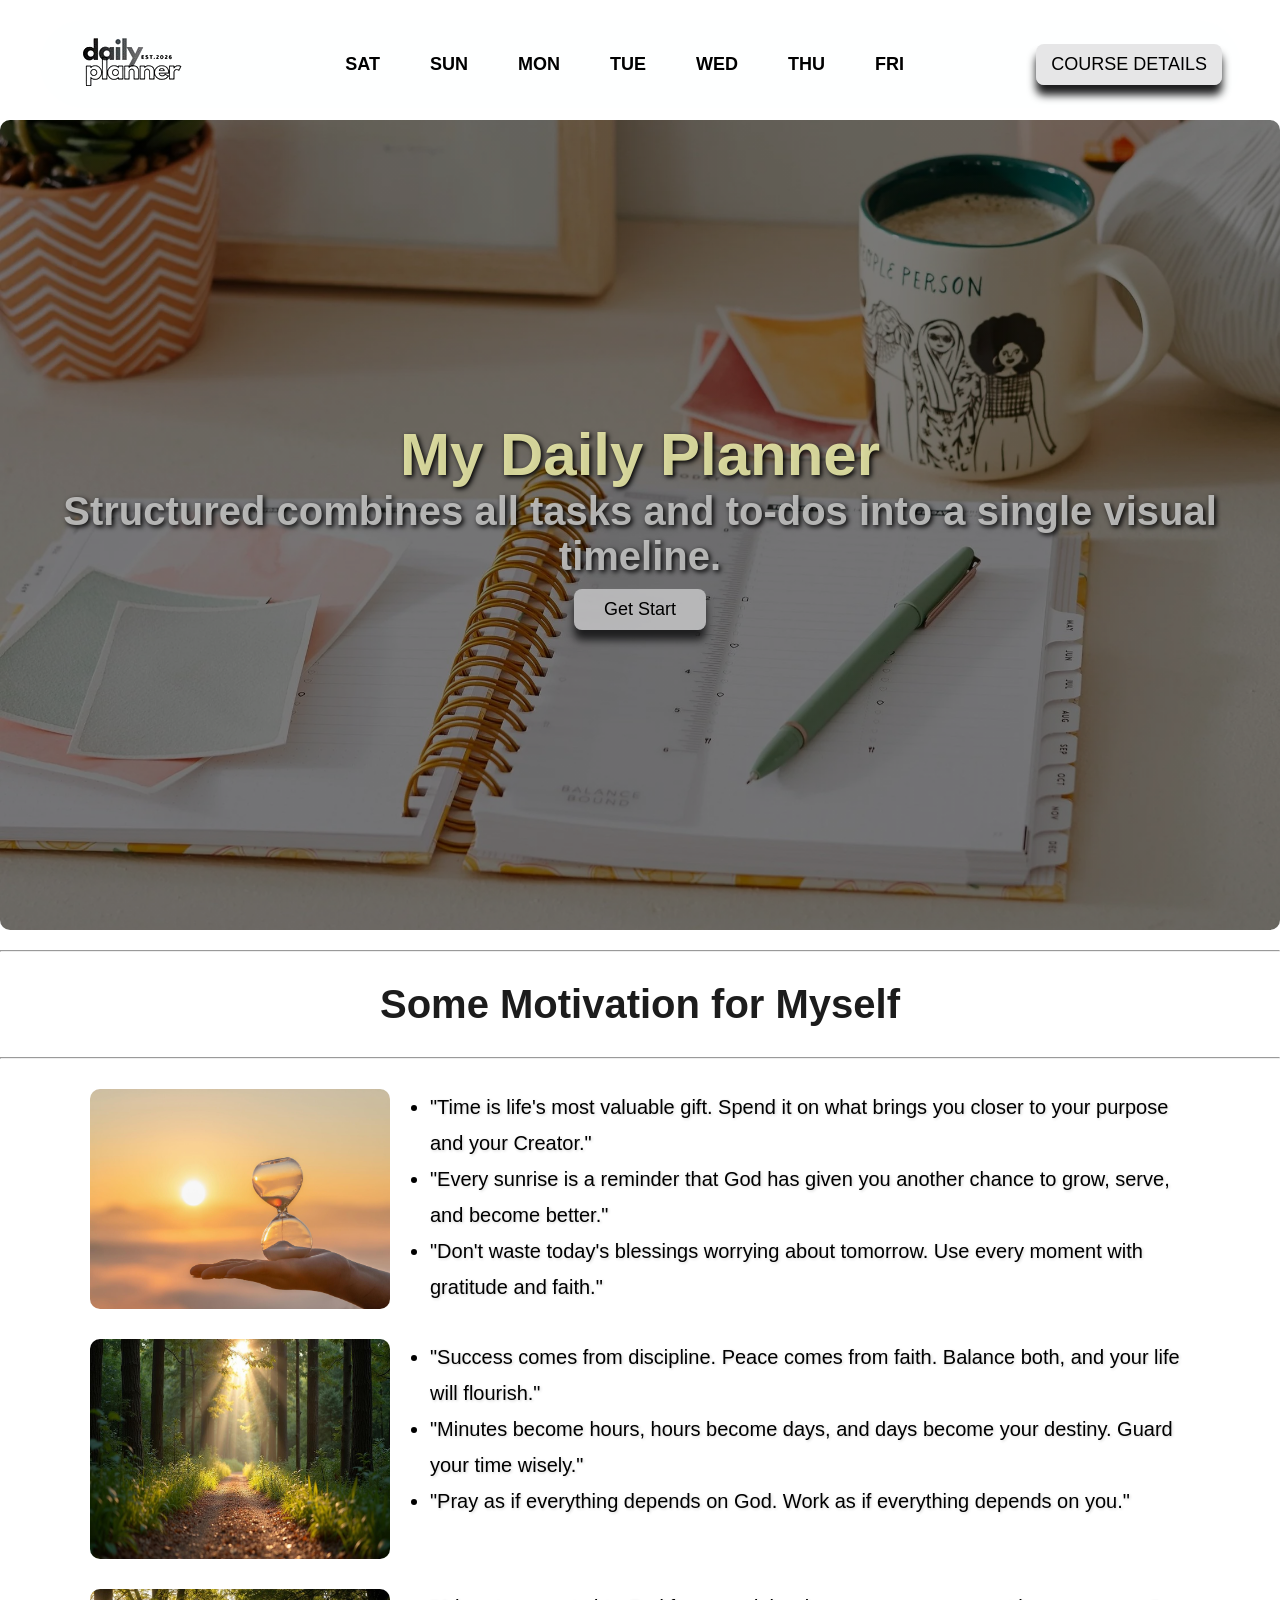
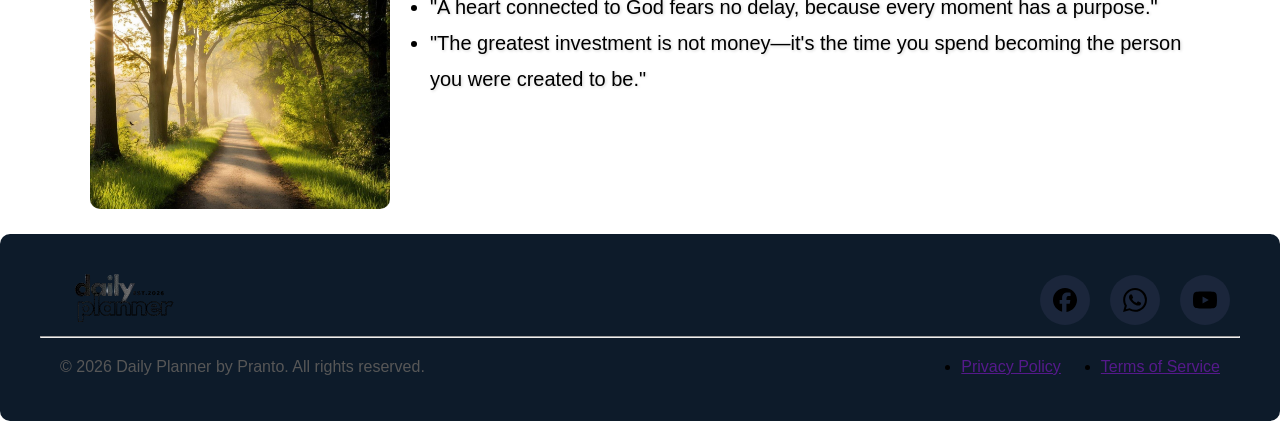
==== index.html @ b9ea8bc2 "first commit" ====
<!DOCTYPE html>
<html lang="en">
<head>
  <meta charset="UTF-8">
  <meta name="viewport" content="width=device-width, initial-scale=1.0">
  <title>Daily Planner</title>
  <link rel="stylesheet" href="./style.css">
</head>
<body>
  <!-- navsection -->
  <nav class="top">
    <div class="head">
      <div>
        <img src="./logo.png" alt="">
      </div>
      <div>
        <ul class="list">
          <li><a href="">SAT</a></li>
          <li><a href="">SUN</a></li>
          <li><a href="">MON</a></li>
          <li><a href="">TUE</a></li>
          <li><a href="">WED</a></li>
          <li><a href="">THU</a></li>
          <li><a href="">FRI</a></li>
        </ul>
      </div>
      <div>
        <button class="details">
          COURSE DETAILS
        </button>
      </div>
    </div>
  </nav>
  <!-- main -->
   <main>
    <section class="cover">
      <div class="contant">
        <h2>My Daily Planner</h2>
        <p>Structured combines all tasks and to-dos into a single visual timeline.</p>
        <button class="details get">Get Start</button>
      </div>
    </section>
    <section>
      <div class="card-parent">
        <hr>
        <div>
          <h2>Some Motivation for Myself</h2>
        </div>
        <hr>
        <div class="card">
          <img src="./card-1.jpg" alt="">
          <ul>
            <li>"Time is life's most valuable gift. Spend it on what brings you closer to your purpose and your Creator."</li>
            <li>"Every sunrise is a reminder that God has given you another chance to grow, serve, and become better."</li>
            <li>"Don't waste today's blessings worrying about tomorrow. Use every moment with gratitude and faith."</li>
          </ul>
        </div>
        <div class="card">
          <img src="./card-2.jpg" alt="">
          <ul>
            <li>"Success comes from discipline. Peace comes from faith. Balance both, and your life will flourish."</li>
            <li>"Minutes become hours, hours become days, and days become your destiny. Guard your time wisely."</li>
            <li>"Pray as if everything depends on God. Work as if everything depends on you."</li>
          </ul>
        </div>
        <div class="card">
          <img src="./card-3.jpg" alt="">
          <ul>
            <li>"A heart connected to God fears no delay, because every moment has a purpose."</li>
            <li>"The greatest investment is not money—it's the time you spend becoming the person you were created to be."</li>
          </ul>
        </div>
      </div>
    </section>
   </main>
    <footer>
      <nav class="footer-nav">
        <div class="footer-big-perent">
          <div class="footer-perent">
            <div class="footer-left">
              <div class="footer-img">
                <img src="./logo.png" alt="footer" />
              </div>
            </div>
            <div class="footer-right">
              <a href="https://www.facebook.com/share/1LU925RoQe/" target="_blank">
                <img src="./facebook.svg"  alt="facebook" />
              </a>
               <a href="https://wa.me/8801XXXXXXXXX" target="_blank">
                <img src="./whatsapp.svg" alt="whatsapp" />
                </a>
                <a href="https://www.youtube.com/@PrantoChandro1.0" target="_blank">
                  <img src="./youtube.svg" alt="youtube" />
                </a>
              
            </div>
          </div>
          <hr />
          <div class="divider">
            <p>© 2026 Daily Planner by Pranto. All rights reserved.</p>
            <ul class="divider-link">
              <li><a href="">Privacy Policy</a></li>
              <li><a href="">Terms of Service</a></li>
            </ul>
          </div>
        </div>
      </nav>
    </footer>
</body>
</html>
---- style.css ----
*{
  margin: 0;
  padding: 0;
}
body {
  font-family: "Inter", sans-serif;
}

.top{
    position: fixed;
    top: 20px;
    left: 40px;
    right: 40px;
    z-index: 1000;

    background-color: rgba(247, 249, 250, 0.126);
    backdrop-filter: blur(10px);
    border-radius: 60px;
    padding: 8px;
}
.head{
  display: flex;
  justify-content: space-between;
  padding: 10px;
  gap: 20px;
  align-items: center;
  max-width: 1200px;
  margin: auto;
}
.list{
  display: flex;
  gap: 20px;
  list-style: none;
 margin: 0;
 padding: 0;
}
.list li a{
  text-decoration: none;
  color: black;
  font-size: 18px;
  font-weight: 600;
  display: block;
  padding: 10px 15px;
  border-radius: 8px;
  transition: 0.3s;

}
.list li a:hover{
  background: #000;
    color: white;
}
.details{
  background-color: rgba(218, 218, 220, 0.678);
  color:black;
  font-size: 18px;
  font-width: 600;
  padding: 10px 15px;
  border-radius: 8px;
  border-width: 1px;
  border-style: none;
 cursor: pointer;
 box-shadow:  0 10px 8px rgb(30, 30, 31);
 transition: 0.3s;
}
.details:hover{
  background: #000;
    color: white;
    box-shadow: 0 10px 8px rgb(30, 30, 31);
    transition: 0.3s;
}
.details:active{
    transform: scale(.89);
}

/* main */

.cover{ background-image:
    linear-gradient(135deg, rgba(0, 0, 0, 0.5), rgba(0, 0, 0, 0.5)),
    url("./Lifestyle.webp");
  height: 90vh;
  background-repeat: no-repeat;
  background-position: center;
  background-repeat: no-repeat;
  background-size: cover;
  display: grid;
  justify-content: center;
  align-items: center;
  margin-top: 120px;
   overflow-y: auto;
   border-radius: 10px;
  
 
}
.cover .contant{
  text-align: center;
  font-size: 40px;
  color: #c3c3c2e6;
  font-weight: 600;
 text-shadow: 2px 2px 5px #000;
  
}
.cover .contant h2{
  color: #e9e9a8e6;
}
.get{
  padding-left: 30px;
  padding-right: 30px;
}

/* section-2 */
.card-parent h2{
   text-align: center;
  font-size: 40px;
  color: #030303e6;
  font-weight: 600;
 margin: 30px;
}
.card{
  display: flex;
    align-items: flex-start;
    gap: 40px;
    max-width: 1100px;
    margin: 30px auto 25px auto;
}
.card img{
  height: 220px;
  width: 300px;
  border-radius: 10px;
}

.card li{
  line-height: 1.8;
  font-size: 20px;
  font-weight: 500;
  color: rgb(0, 0, 0);
   text-shadow: 1px 1px 3px #2a292933;
}
.card-parent hr{
  margin-top: 20px;
}
.footer-nav {
  background: #0d1b2a;
  padding: 30px 0 25px;
   border-radius: 10px;
}
.footer-big-perent {
  max-width: 1200px;
  margin: 0 auto;
  padding: 0 20px;
}
.footer-perent {
  display: flex;
  justify-content: space-between;
  padding: 10px;
  align-items: center;
 
}

.footer-right a {
  width: 50px;
  height: 50px;
  background: #1b263b;
  border-radius: 50%;
  display: flex;
  justify-content: center;
  align-items: center;
}
.footer-right {
  display: flex;
  gap: 20px;
}
.footer-right img {
  width: 24px;
  height: 24px;
}
.divider {
  display: flex;
  justify-content: space-between;
  padding: 20px;
  align-items: center;
}
.divider-link {
  display: flex;
  align-items: center;
  gap: 40px;
}
.divider p {
  color: #575757;
}
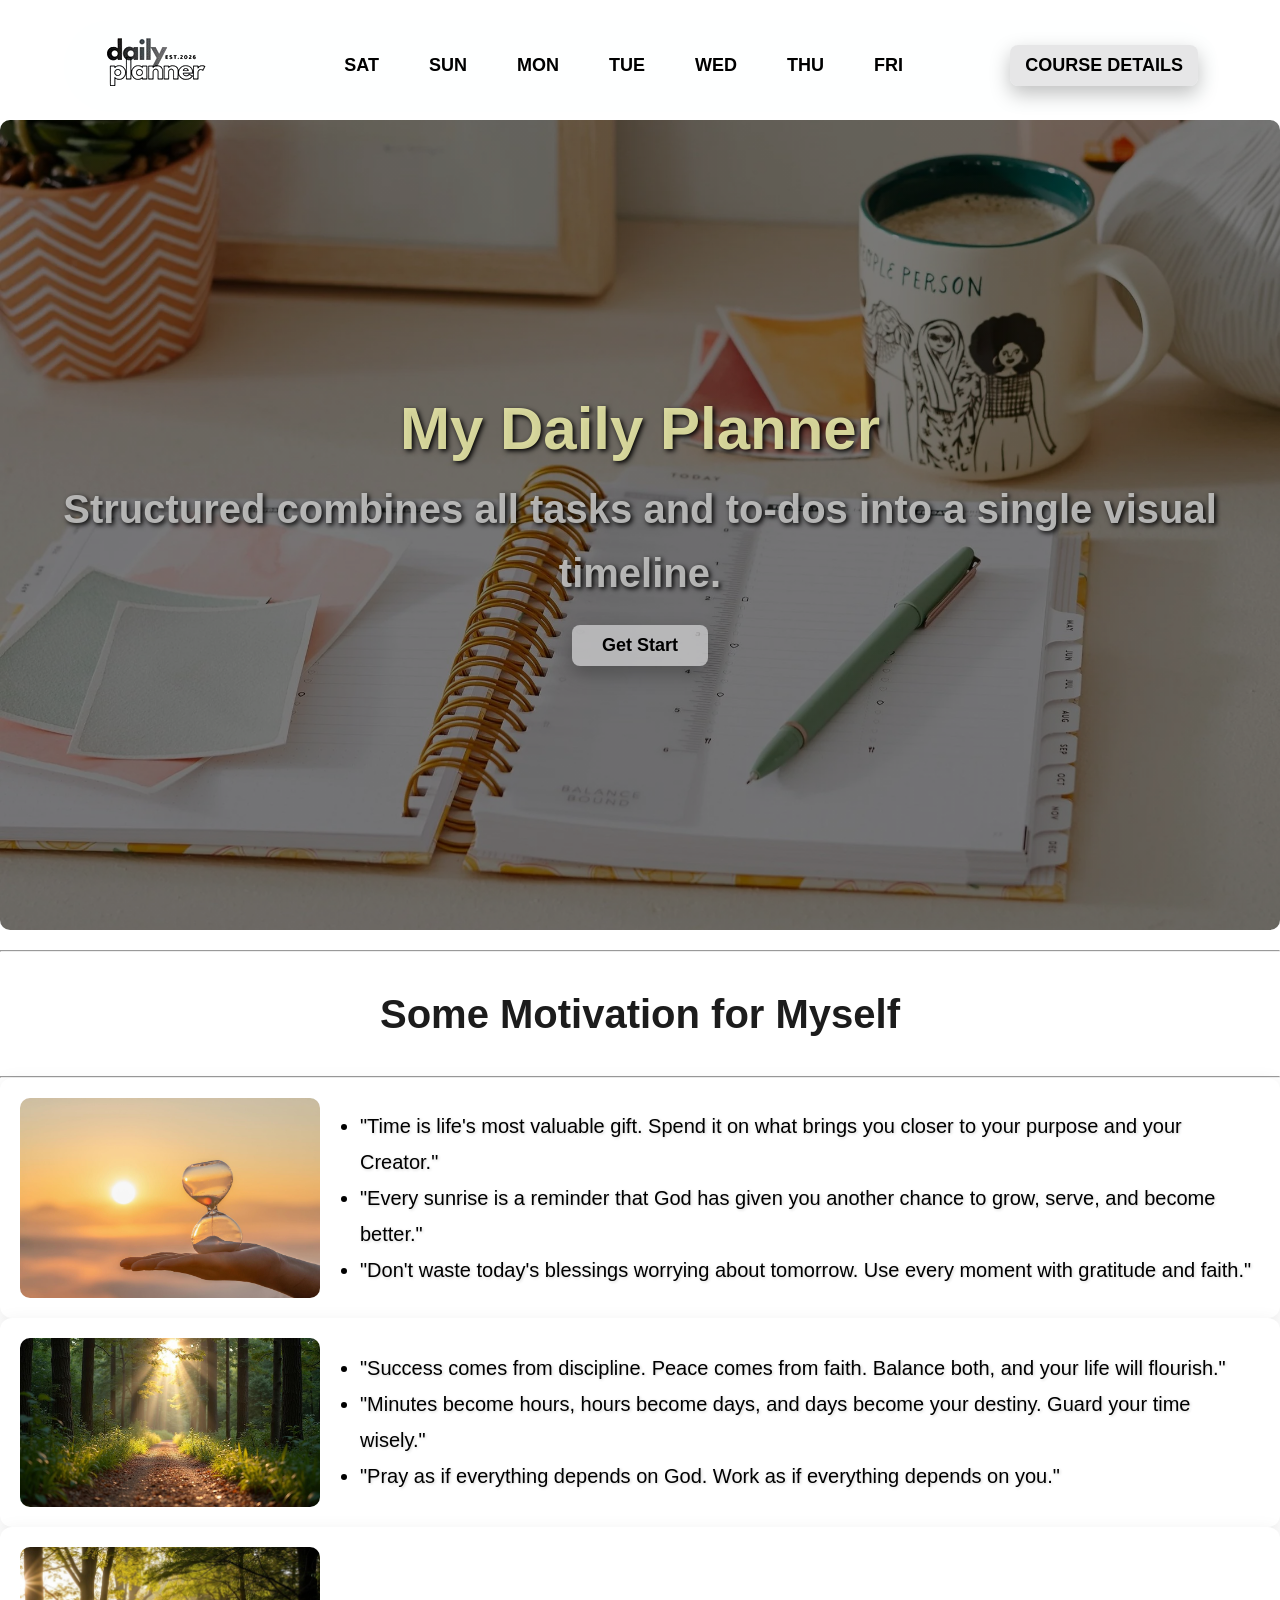
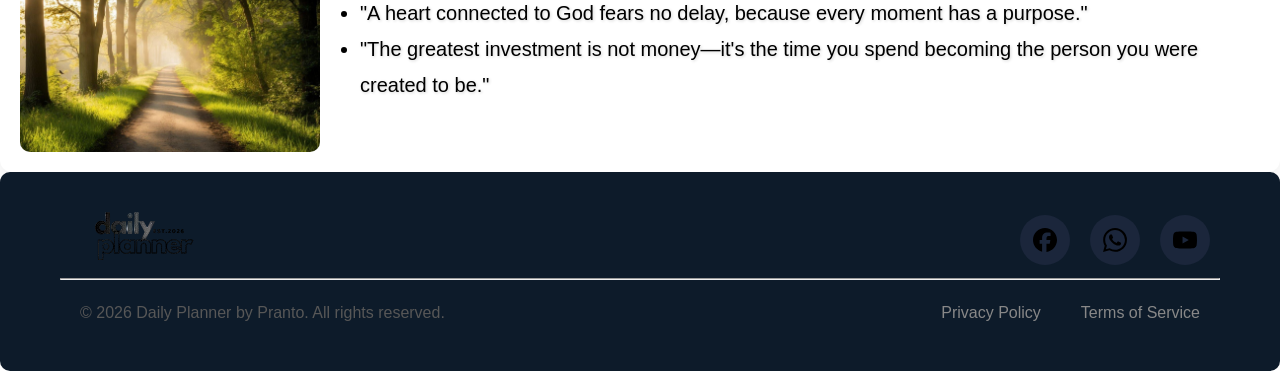
==== commit 88409eb8: "add view point" ====
--- a/index.html
+++ b/index.html
@@ -4,7 +4,8 @@
   <meta charset="UTF-8">
   <meta name="viewport" content="width=device-width, initial-scale=1.0">
   <title>Daily Planner</title>
-  <link rel="stylesheet" href="./style.css">
+<link rel="stylesheet" href="./style.css">
+<link rel="stylesheet" href="./view.css">
 </head>
 <body>
   <!-- navsection -->
@@ -14,7 +15,7 @@
         <img src="./logo.png" alt="">
       </div>
       <div>
-        <ul class="list">
+        <ul class="list" id="menu">
           <li><a href="">SAT</a></li>
           <li><a href="">SUN</a></li>
           <li><a href="">MON</a></li>
@@ -29,6 +30,9 @@
           COURSE DETAILS
         </button>
       </div>
+       <div class="hamburger" id="hamburger">
+      ☰
+    </div>
     </div>
   </nav>
   <!-- main -->
@@ -106,5 +110,19 @@
         </div>
       </nav>
     </footer>
+
+
+
+
+    <!-- js -->
+
+    <script>
+const hamburger = document.getElementById("hamburger");
+const menu = document.getElementById("menu");
+
+hamburger.addEventListener("click", function () {
+    menu.classList.toggle("active");
+});
+</script>
 </body>
 </html>
--- a/style.css
+++ b/style.css
@@ -1,18 +1,26 @@
 *{
-  margin: 0;
-  padding: 0;
-}
-body {
-  font-family: "Inter", sans-serif;
-}
+    margin:0;
+    padding:0;
+    box-sizing:border-box;
+}
+
+body{
+    font-family:Arial, Helvetica, sans-serif;
+    line-height:1.6;
+    overflow-x:hidden;
+}
+
+html{
+    scroll-behavior:smooth;
+}
+
 
 .top{
     position: fixed;
     top: 20px;
-    left: 40px;
-    right: 40px;
+    left:5%;
+right:5%;
     z-index: 1000;
-
     background-color: rgba(247, 249, 250, 0.126);
     backdrop-filter: blur(10px);
     border-radius: 60px;
@@ -53,23 +61,30 @@
   background-color: rgba(218, 218, 220, 0.678);
   color:black;
   font-size: 18px;
-  font-width: 600;
+  font-weight: 600;
   padding: 10px 15px;
   border-radius: 8px;
   border-width: 1px;
   border-style: none;
  cursor: pointer;
- box-shadow:  0 10px 8px rgb(30, 30, 31);
+ box-shadow:0 8px 20px rgba(0,0,0,.25);
  transition: 0.3s;
 }
 .details:hover{
   background: #000;
     color: white;
-    box-shadow: 0 10px 8px rgb(30, 30, 31);
+   box-shadow:0 8px 20px rgba(0,0,0,.25);
     transition: 0.3s;
 }
 .details:active{
     transform: scale(.89);
+}
+
+.hamburger{
+    display: none;
+    font-size: 32px;
+    cursor: pointer;
+    font-weight: bold;
 }
 
 /* main */
@@ -80,13 +95,11 @@
   height: 90vh;
   background-repeat: no-repeat;
   background-position: center;
-  background-repeat: no-repeat;
   background-size: cover;
   display: grid;
   justify-content: center;
   align-items: center;
   margin-top: 120px;
-   overflow-y: auto;
    border-radius: 10px;
   
  
@@ -116,16 +129,19 @@
  margin: 30px;
 }
 .card{
-  display: flex;
-    align-items: flex-start;
-    gap: 40px;
-    max-width: 1100px;
-    margin: 30px auto 25px auto;
+    display:flex;
+    align-items:center;
+    gap:40px;
+    background:#fff;
+    padding:20px;
+    border-radius:12px;
+    box-shadow:0 5px 20px rgba(0,0,0,.08);
 }
 .card img{
-  height: 220px;
-  width: 300px;
-  border-radius: 10px;
+    width:300px;
+    max-width:100%;
+    height:auto;
+    border-radius:10px;
 }
 
 .card li{
@@ -183,7 +199,17 @@
   display: flex;
   align-items: center;
   gap: 40px;
-}
+    list-style:none;
+}
+.divider-link a{
+    text-decoration:none;
+    color:#888;
+}
+
+.divider-link a:hover{
+    color:white;
+}
+
 .divider p {
   color: #575757;
-}+}
--- a/view.css
+++ b/view.css
@@ -0,0 +1,109 @@
+/* Tablet */
+
+@/* Tablet */
+@media (max-width: 992px) {
+
+    .head{
+        display: flex;
+        justify-content: space-between;
+        align-items: center;
+        flex-wrap: wrap;
+    }
+
+    .hamburger{
+        display: none;
+    }
+
+    .list{
+        display: flex;
+        flex-wrap: wrap;
+        justify-content: center;
+        gap: 15px;
+    }
+
+    .card{
+        flex-direction: column;
+        text-align: center;
+    }
+
+    .divider{
+        flex-direction: column;
+        gap: 20px;
+    }
+}
+
+
+
+/* Mobile */
+
+@media (max-width:768px){
+
+.top{
+    left:10px;
+    right:10px;
+}
+
+.head{
+    display:flex;
+    justify-content:space-between;
+    align-items:center;
+    position:relative;
+}
+
+.hamburger{
+    display:block;
+    font-size:32px;
+    cursor:pointer;
+}
+
+/* .details{
+    display:none;
+} */
+
+.list{
+    display:none;
+    position:absolute;
+    top:70px;
+    right:0;
+    width:220px;
+    background:#fff;
+    border-radius:10px;
+    padding:20px;
+    flex-direction:column;
+    gap:15px;
+    text-align:center;
+    box-shadow:0 10px 20px rgba(0,0,0,.2);
+}
+
+.list.active{
+    display:flex;
+}
+
+.cover .contant{
+    font-size:28px;
+    padding:20px;
+}
+
+.card{
+    flex-direction:column;
+}
+
+.card img{
+    width:100%;
+    height:auto;
+}
+
+.footer-perent{
+    flex-direction:column;
+}
+
+.divider{
+    flex-direction:column;
+    text-align:center;
+}
+
+.divider-link{
+    flex-direction:column;
+}
+
+}
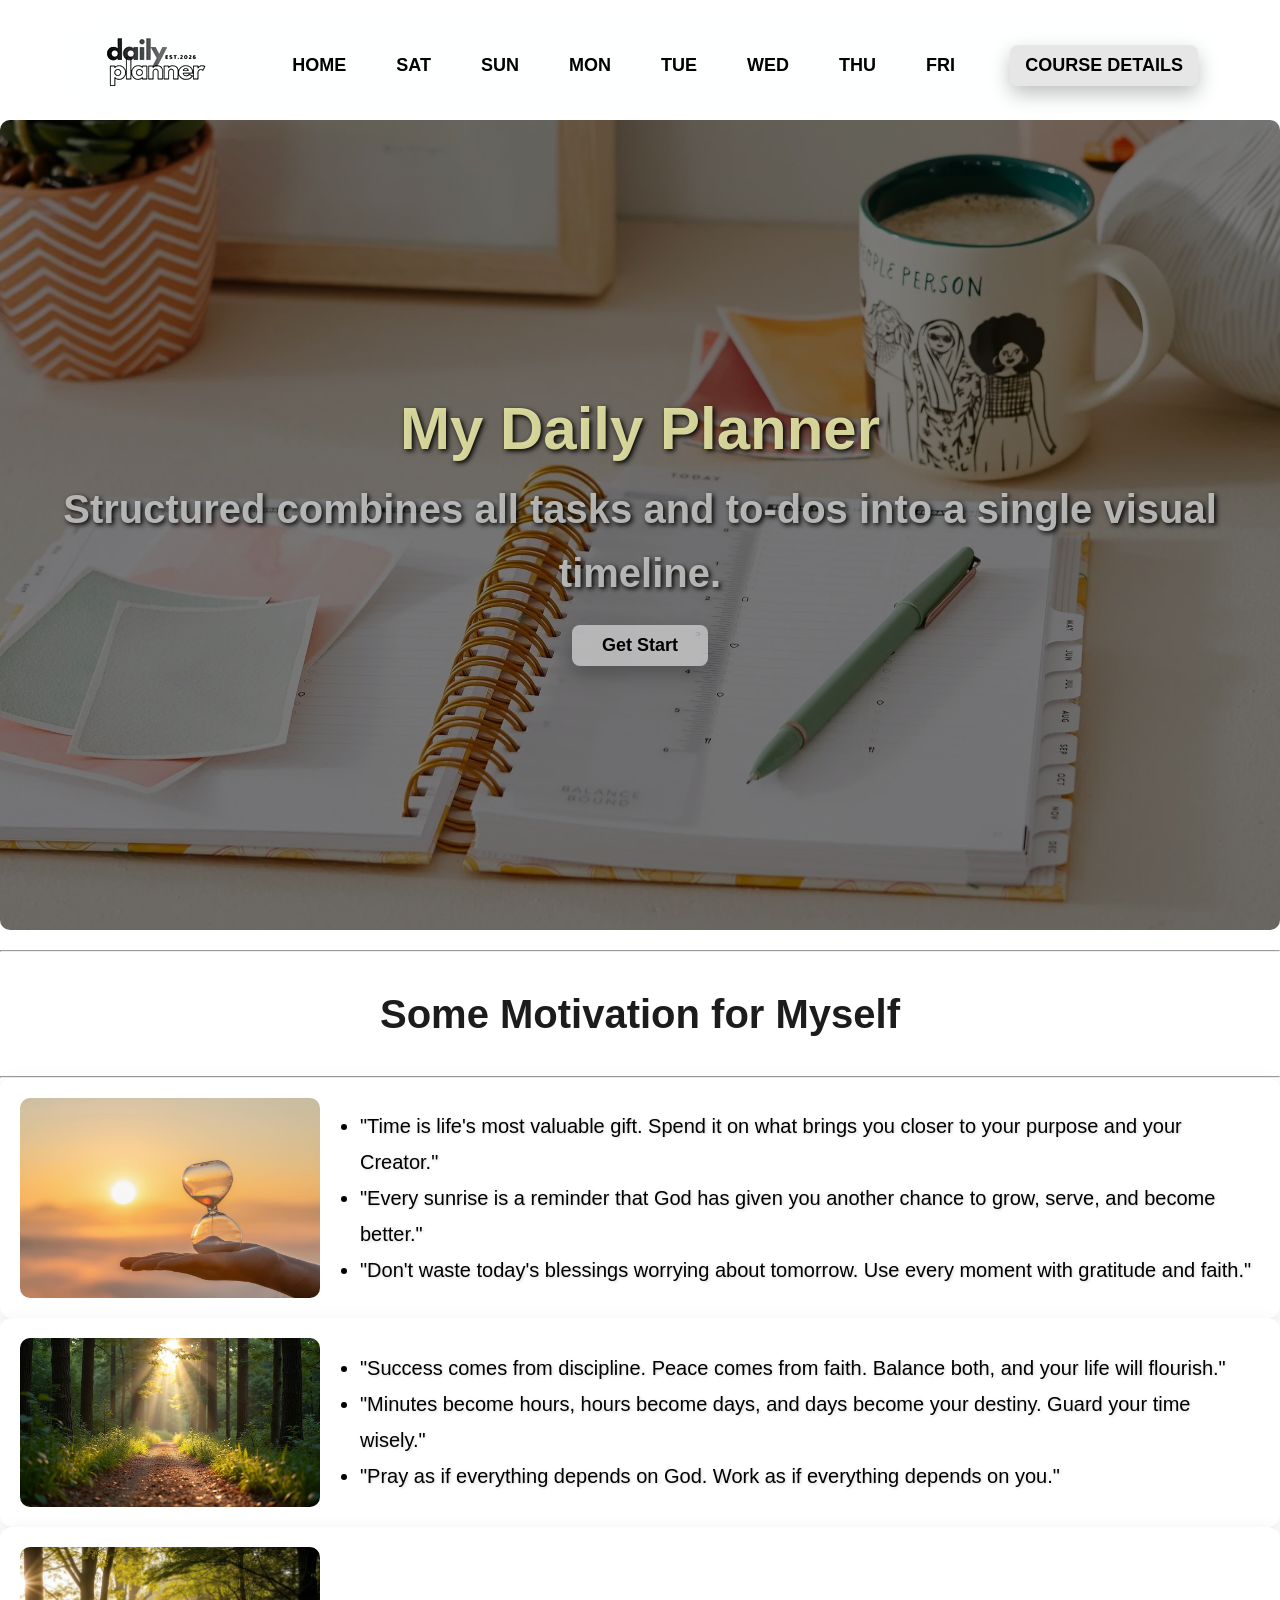
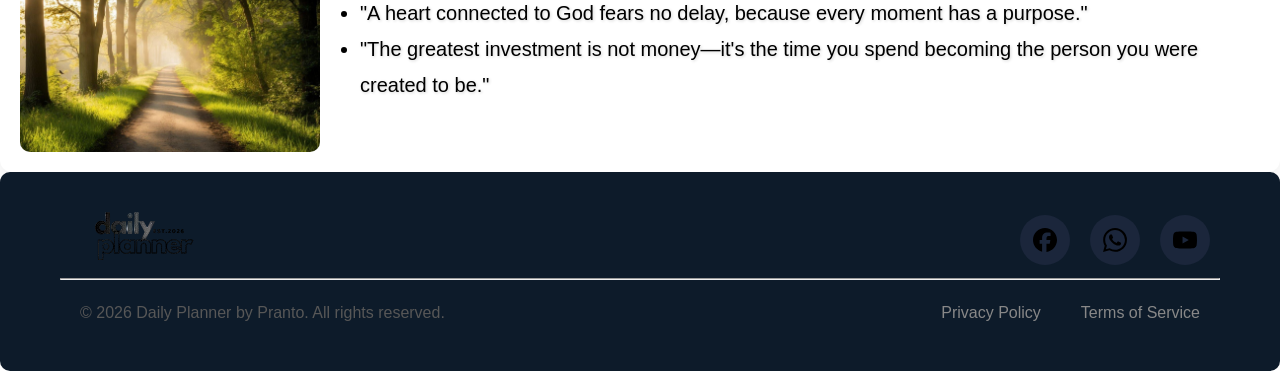
==== commit 81b330d4: "add all" ====
--- a/index.html
+++ b/index.html
@@ -16,13 +16,14 @@
       </div>
       <div>
         <ul class="list" id="menu">
-          <li><a href="">SAT</a></li>
-          <li><a href="">SUN</a></li>
-          <li><a href="">MON</a></li>
-          <li><a href="">TUE</a></li>
-          <li><a href="">WED</a></li>
-          <li><a href="">THU</a></li>
-          <li><a href="">FRI</a></li>
+          <li><a href="index.html">HOME</a></li>
+          <li><a href="./sat.html">SAT</a></li>
+          <li><a href="./sun.html">SUN</a></li>
+          <li><a href="./mon.html">MON</a></li>
+          <li><a href="./tue.html">TUE</a></li>
+          <li><a href="./wed.html">WED</a></li>
+          <li><a href="./thu.html">THU</a></li>
+          <li><a href="./fri.html">FRI</a></li>
         </ul>
       </div>
       <div>
--- a/style.css
+++ b/style.css
@@ -213,3 +213,31 @@
 .divider p {
   color: #575757;
 }
+
+
+.tabel-section{
+    max-width: 1200px;
+    margin: 0 auto;
+    align-items: center;
+    background-color: #ffffff;
+    border: 1px solid #dad7d7;
+    border-radius: 12px;
+    padding: 40px;
+    margin-top: 150px;
+    margin-bottom: 200px;
+}
+table{
+    width: 100%;
+    border-collapse: collapse;
+    margin-top: 30px;
+}
+th{
+    background-color: #a52a52;
+    color: white;
+    padding: 16px;
+    border:1px solid #3c3b3b;
+}
+td{
+    padding: 16px;
+     border:1px solid #3c3b3b;
+}
--- a/view.css
+++ b/view.css
@@ -1,6 +1,6 @@
 /* Tablet */
 
-@/* Tablet */
+/* Tablet */
 @media (max-width: 992px) {
 
     .head{
@@ -56,9 +56,9 @@
     cursor:pointer;
 }
 
-/* .details{
+.details{
     display:none;
-} */
+}
 
 .list{
     display:none;
